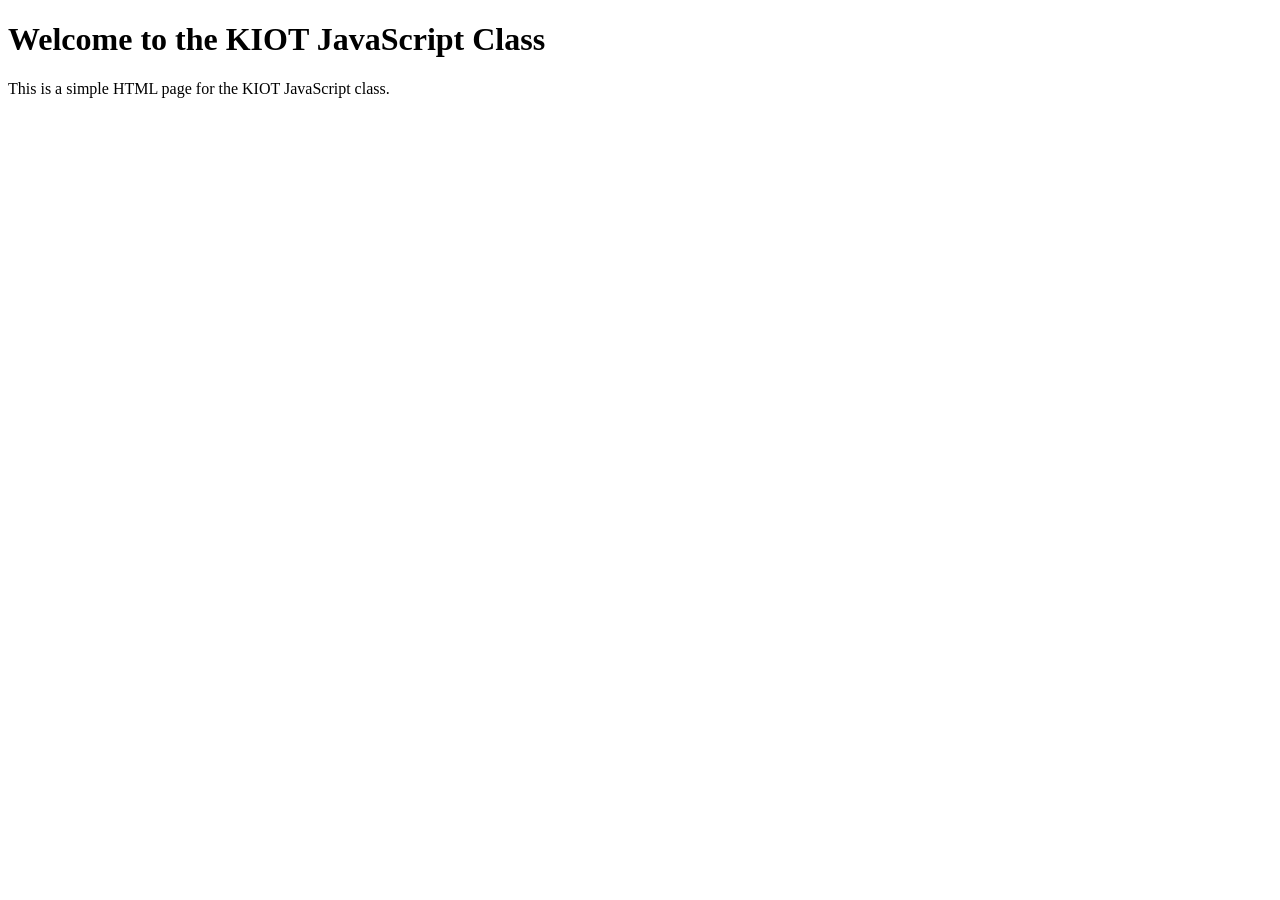
==== index.html @ cc37a328 "Add initial HTML structure for KIOT JavaScript class page" ====
<!DOCTYPE html>
<html lang="en">
<head>
    <meta charset="UTF-8">
    <meta name="viewport" content="width=device-width, initial-scale=1.0">
    <title>KIOT JavaScript Class</title>
</head>
<body>
    <h1>Welcome to the KIOT JavaScript Class</h1>
    <p>This is a simple HTML page for the KIOT JavaScript class.</p>
    
</body>
</html>
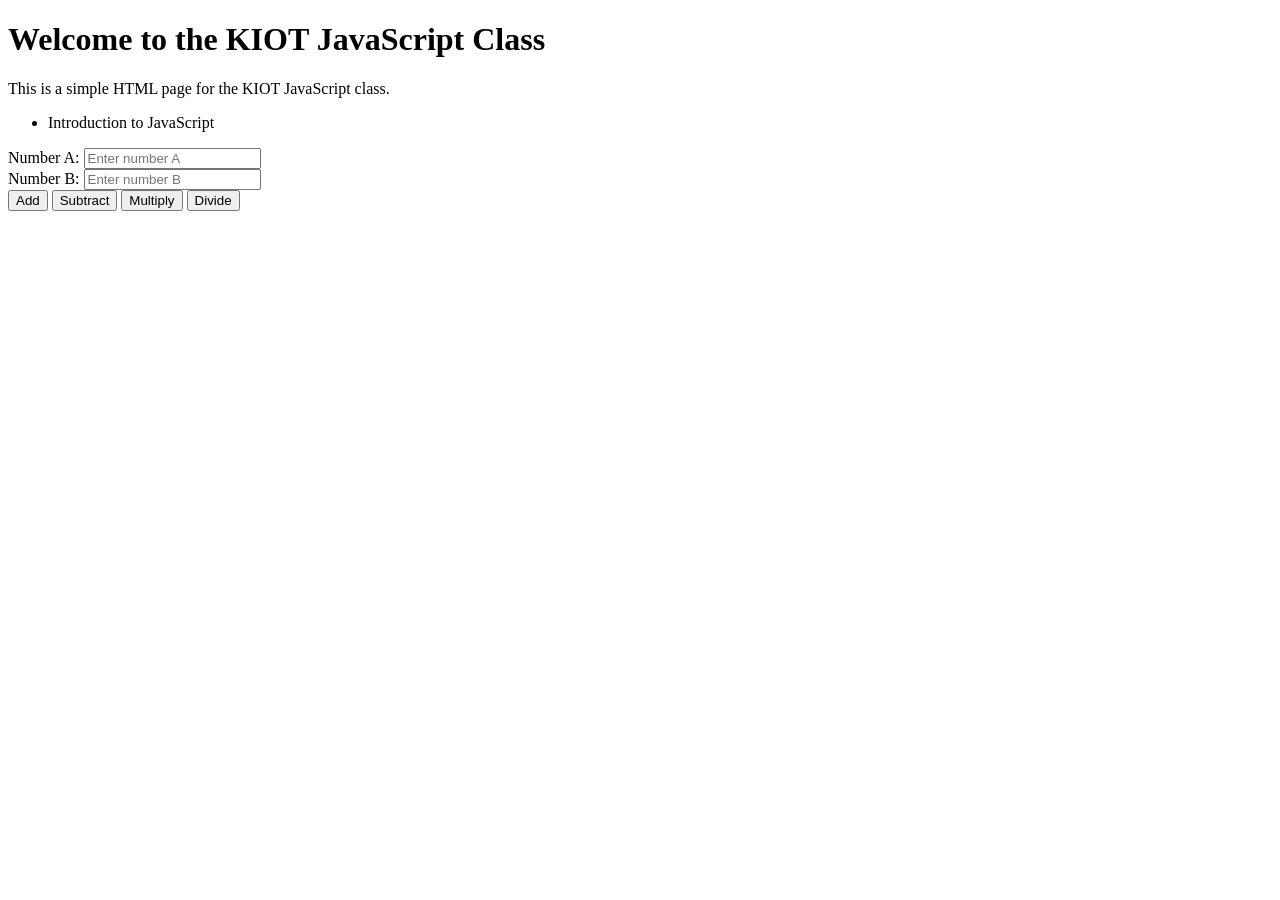
==== commit 10573a2d: "Add calculator functionality with basic arithmetic operations" ====
--- a/index.html
+++ b/index.html
@@ -4,10 +4,24 @@
     <meta charset="UTF-8">
     <meta name="viewport" content="width=device-width, initial-scale=1.0">
     <title>KIOT JavaScript Class</title>
+    <script src="index.js"></script>
 </head>
 <body>
     <h1>Welcome to the KIOT JavaScript Class</h1>
     <p>This is a simple HTML page for the KIOT JavaScript class.</p>
+    <ul>
+        <li>Introduction to JavaScript</li>
+    </ul>
+    Number A: <input type="number" id="numberA" placeholder="Enter number A">
+    <br>
+    Number B: <input type="number" id="numberB" placeholder="Enter number B">
+    <br>
+    <input type="button" value="Add" onclick="calculate(event)">
+    <input type="button" value="Subtract" onclick="calculate(event)">
+    <input type="button" value="Multiply" onclick="calculate(event)">
+    <input type="button" value="Divide" onclick="calculate(event)">
+    <p id="result"></p>
+   
     
 </body>
 </html>
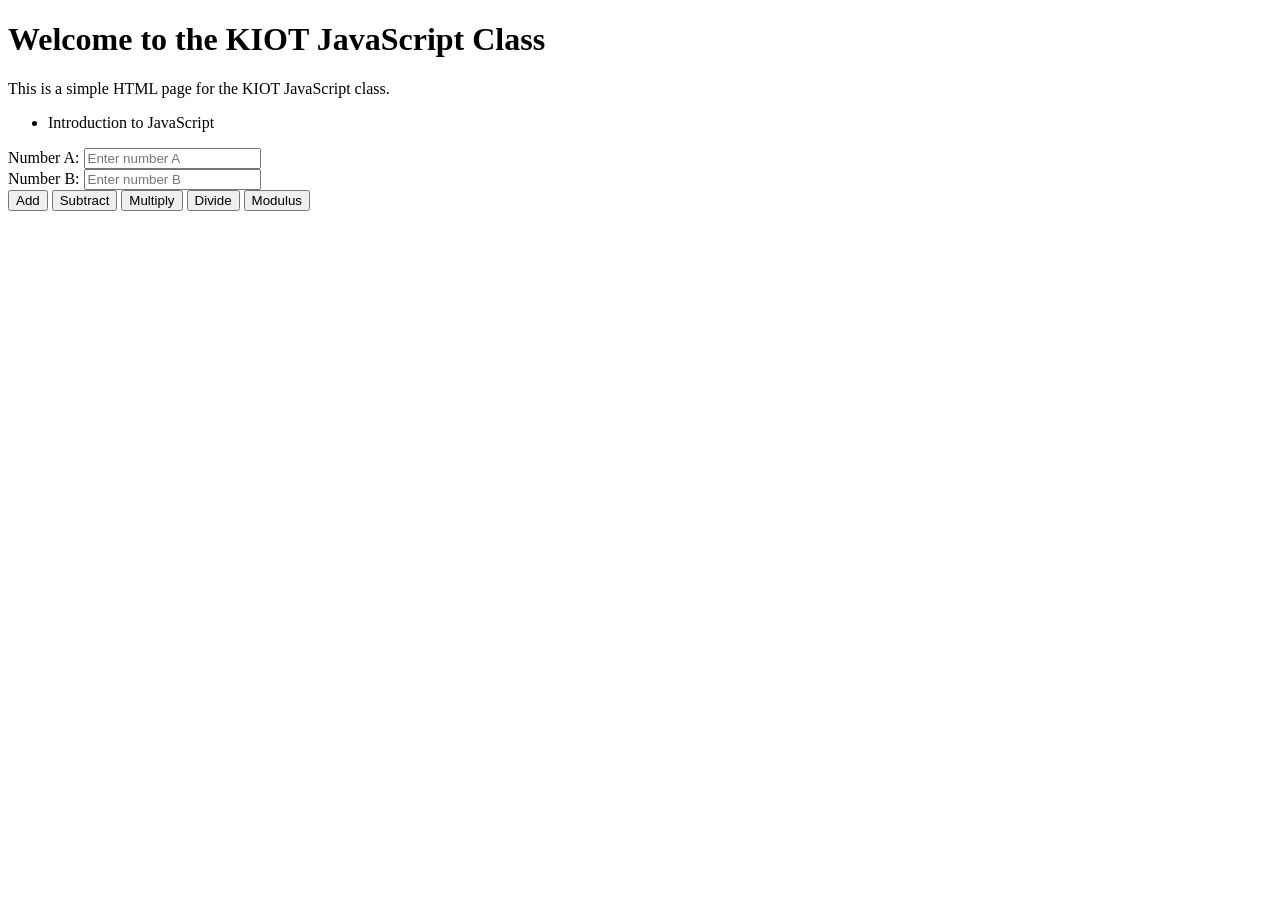
==== commit c2ae2694: "Add modulus operation to calculator functionality" ====
--- a/index.html
+++ b/index.html
@@ -20,6 +20,7 @@
     <input type="button" value="Subtract" onclick="calculate(event)">
     <input type="button" value="Multiply" onclick="calculate(event)">
     <input type="button" value="Divide" onclick="calculate(event)">
+    <input type="button" value="Modulus" onclick="calculate(event)">
     <p id="result"></p>
    
     
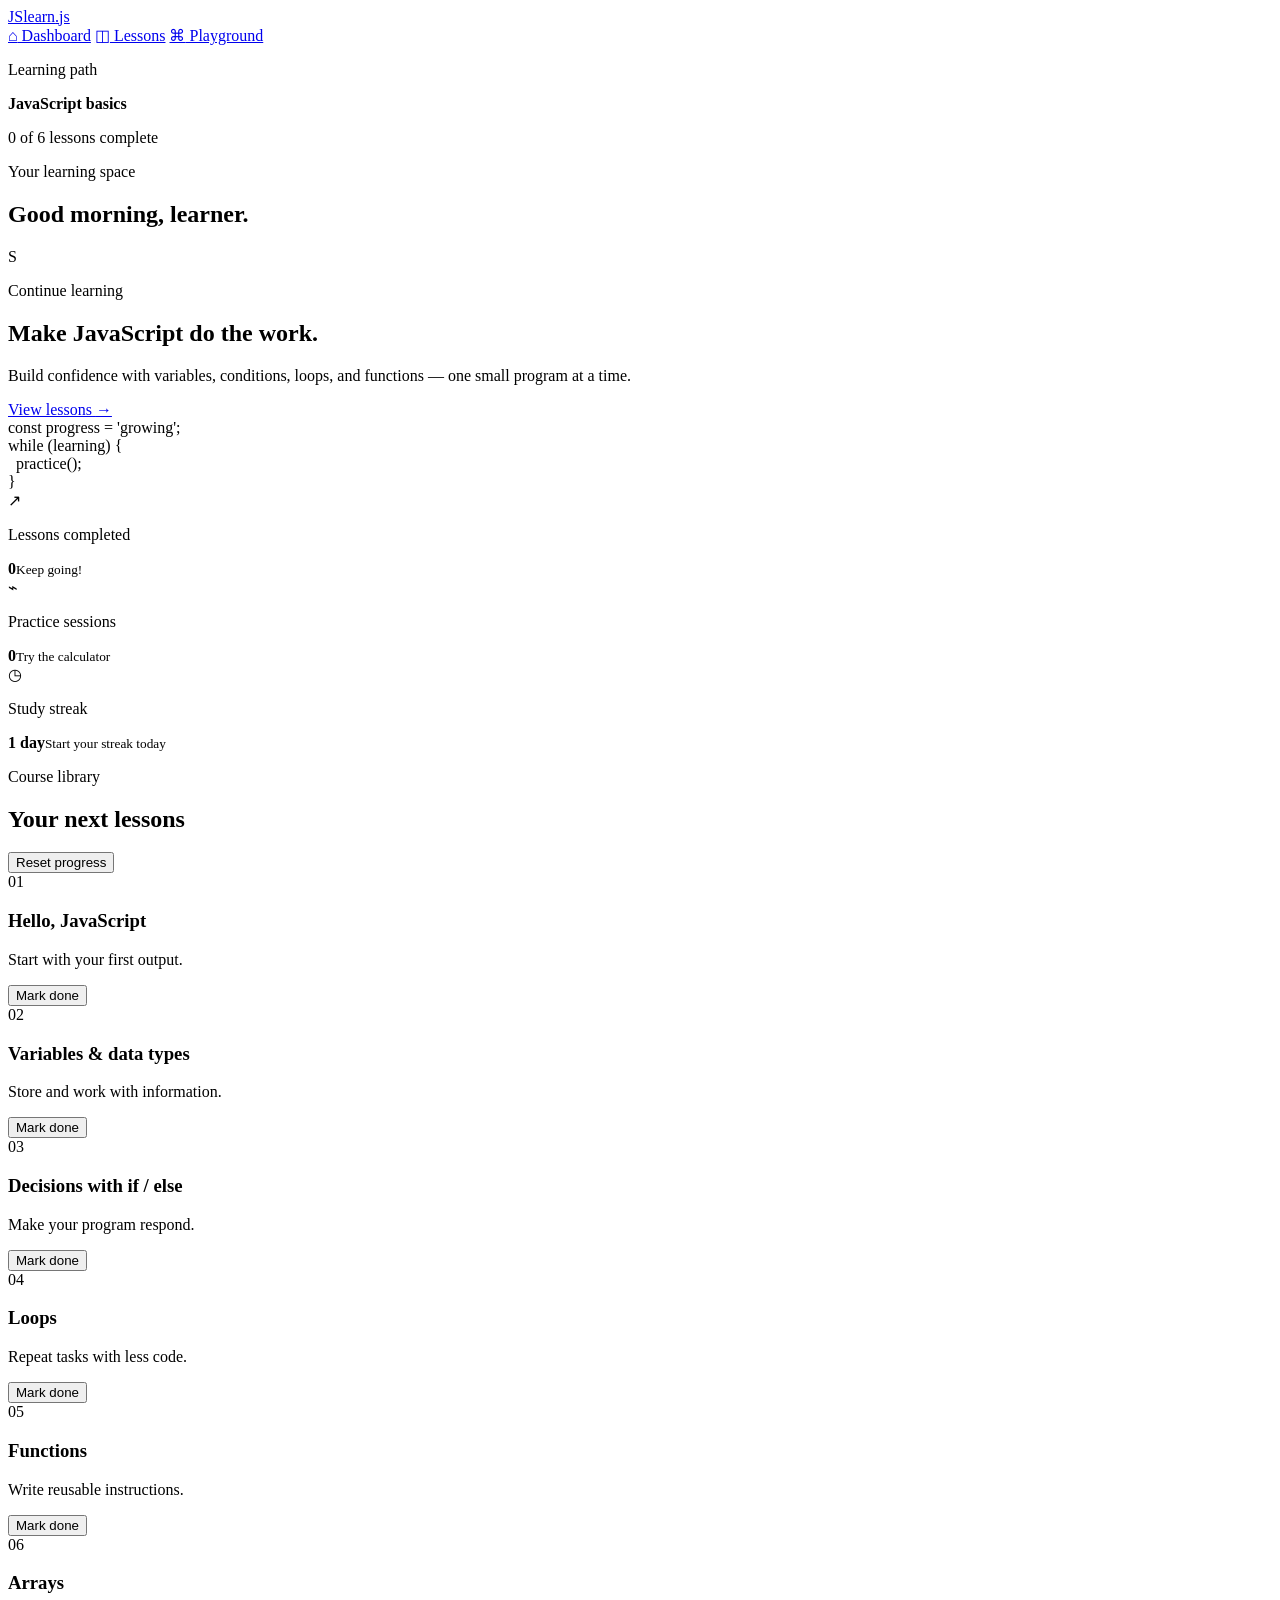
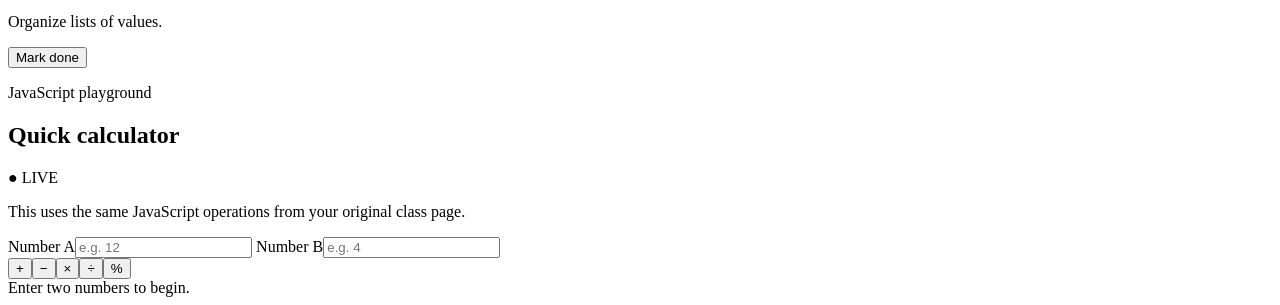
==== commit ebb47f83: "Revamp index.html for a comprehensive JavaScript learning dashboard layout and functionality" ====
--- a/index.html
+++ b/index.html
@@ -3,26 +3,74 @@
 <head>
     <meta charset="UTF-8">
     <meta name="viewport" content="width=device-width, initial-scale=1.0">
-    <title>KIOT JavaScript Class</title>
-    <script src="index.js"></script>
+    <meta name="description" content="A simple JavaScript learning dashboard.">
+    <title>JS Learning Dashboard</title>
+    <link rel="preconnect" href="https://fonts.googleapis.com">
+    <link rel="preconnect" href="https://fonts.gstatic.com" crossorigin>
+    <link href="https://fonts.googleapis.com/css2?family=DM+Mono:wght@400;500&family=Manrope:wght@400;500;600;700;800&display=swap" rel="stylesheet">
+    <link rel="stylesheet" href="style.css">
+    <script src="index.js" defer></script>
 </head>
 <body>
-    <h1>Welcome to the KIOT JavaScript Class</h1>
-    <p>This is a simple HTML page for the KIOT JavaScript class.</p>
-    <ul>
-        <li>Introduction to JavaScript</li>
-    </ul>
-    Number A: <input type="number" id="numberA" placeholder="Enter number A">
-    <br>
-    Number B: <input type="number" id="numberB" placeholder="Enter number B">
-    <br>
-    <input type="button" value="Add" onclick="calculate(event)">
-    <input type="button" value="Subtract" onclick="calculate(event)">
-    <input type="button" value="Multiply" onclick="calculate(event)">
-    <input type="button" value="Divide" onclick="calculate(event)">
-    <input type="button" value="Modulus" onclick="calculate(event)">
-    <p id="result"></p>
-   
-    
+    <main class="dashboard">
+        <aside class="sidebar">
+            <a class="brand" href="#top" aria-label="JavaScript learning dashboard home"><span class="brand-mark">JS</span><span>learn<span>.</span>js</span></a>
+            <nav aria-label="Dashboard navigation">
+                <a class="nav-link active" href="#top"><span>⌂</span> Dashboard</a>
+                <a class="nav-link" href="#lessons"><span>◫</span> Lessons</a>
+                <a class="nav-link" href="#playground"><span>⌘</span> Playground</a>
+            </nav>
+            <div class="sidebar-note">
+                <p class="eyebrow">Learning path</p><strong>JavaScript basics</strong>
+                <div class="mini-progress"><span id="sidebarProgress"></span></div>
+                <p><span id="completedCount">0</span> of <span id="lessonTotal">6</span> lessons complete</p>
+            </div>
+        </aside>
+
+        <section class="content" id="top">
+            <header class="topbar">
+                <div><p class="eyebrow">Your learning space</p><h1>Good morning, learner.</h1></div>
+                <div class="avatar" title="Your profile">S</div>
+            </header>
+
+            <section class="hero-card" aria-labelledby="continue-title">
+                <div>
+                    <p class="eyebrow">Continue learning</p><h2 id="continue-title">Make JavaScript do the work.</h2>
+                    <p>Build confidence with variables, conditions, loops, and functions — one small program at a time.</p>
+                    <a class="primary-button" href="#lessons">View lessons <span>→</span></a>
+                </div>
+                <div class="hero-code" aria-hidden="true"><span class="code-dim">const</span> progress = <span class="code-string">'growing'</span>;<br><span class="code-dim">while</span> (learning) {<br>&nbsp;&nbsp;practice();<br>}</div>
+            </section>
+
+            <section class="stats-grid" aria-label="Learning statistics">
+                <article class="stat-card"><span class="stat-icon orange">↗</span><div><p>Lessons completed</p><strong id="statCompleted">0</strong><small>Keep going!</small></div></article>
+                <article class="stat-card"><span class="stat-icon teal">⌁</span><div><p>Practice sessions</p><strong id="practiceCount">0</strong><small>Try the calculator</small></div></article>
+                <article class="stat-card"><span class="stat-icon purple">◷</span><div><p>Study streak</p><strong>1 day</strong><small>Start your streak today</small></div></article>
+            </section>
+
+            <div class="main-grid">
+                <section class="panel lessons-panel" id="lessons" aria-labelledby="lessons-title">
+                    <div class="panel-heading"><div><p class="eyebrow">Course library</p><h2 id="lessons-title">Your next lessons</h2></div><button class="text-button" id="resetProgress" type="button">Reset progress</button></div>
+                    <div class="lesson-list" id="lessonList">
+                        <article class="lesson-card" data-lesson="01-hello-world.js"><span class="lesson-number">01</span><div><h3>Hello, JavaScript</h3><p>Start with your first output.</p></div><button class="complete-button" type="button">Mark done</button></article>
+                        <article class="lesson-card" data-lesson="03-data-types.js"><span class="lesson-number">02</span><div><h3>Variables &amp; data types</h3><p>Store and work with information.</p></div><button class="complete-button" type="button">Mark done</button></article>
+                        <article class="lesson-card" data-lesson="05-if-else.js"><span class="lesson-number">03</span><div><h3>Decisions with if / else</h3><p>Make your program respond.</p></div><button class="complete-button" type="button">Mark done</button></article>
+                        <article class="lesson-card" data-lesson="07-for-loop.js"><span class="lesson-number">04</span><div><h3>Loops</h3><p>Repeat tasks with less code.</p></div><button class="complete-button" type="button">Mark done</button></article>
+                        <article class="lesson-card" data-lesson="10-functions.js"><span class="lesson-number">05</span><div><h3>Functions</h3><p>Write reusable instructions.</p></div><button class="complete-button" type="button">Mark done</button></article>
+                        <article class="lesson-card" data-lesson="12-arrays.js"><span class="lesson-number">06</span><div><h3>Arrays</h3><p>Organize lists of values.</p></div><button class="complete-button" type="button">Mark done</button></article>
+                    </div>
+                </section>
+
+                <section class="panel calculator-panel" id="playground" aria-labelledby="calculator-title">
+                    <div class="panel-heading"><div><p class="eyebrow">JavaScript playground</p><h2 id="calculator-title">Quick calculator</h2></div><span class="live-pill">● LIVE</span></div>
+                    <p class="panel-intro">This uses the same JavaScript operations from your original class page.</p>
+                    <label for="numberA">Number A</label><input type="number" id="numberA" placeholder="e.g. 12" step="any">
+                    <label for="numberB">Number B</label><input type="number" id="numberB" placeholder="e.g. 4" step="any">
+                    <div class="calculator-actions" aria-label="Calculator operations"><button type="button" data-operation="Add">+</button><button type="button" data-operation="Subtract">−</button><button type="button" data-operation="Multiply">×</button><button type="button" data-operation="Divide">÷</button><button type="button" data-operation="Modulus">%</button></div>
+                    <output id="result" class="result" aria-live="polite">Enter two numbers to begin.</output>
+                </section>
+            </div>
+        </section>
+    </main>
 </body>
-</html>+</html>
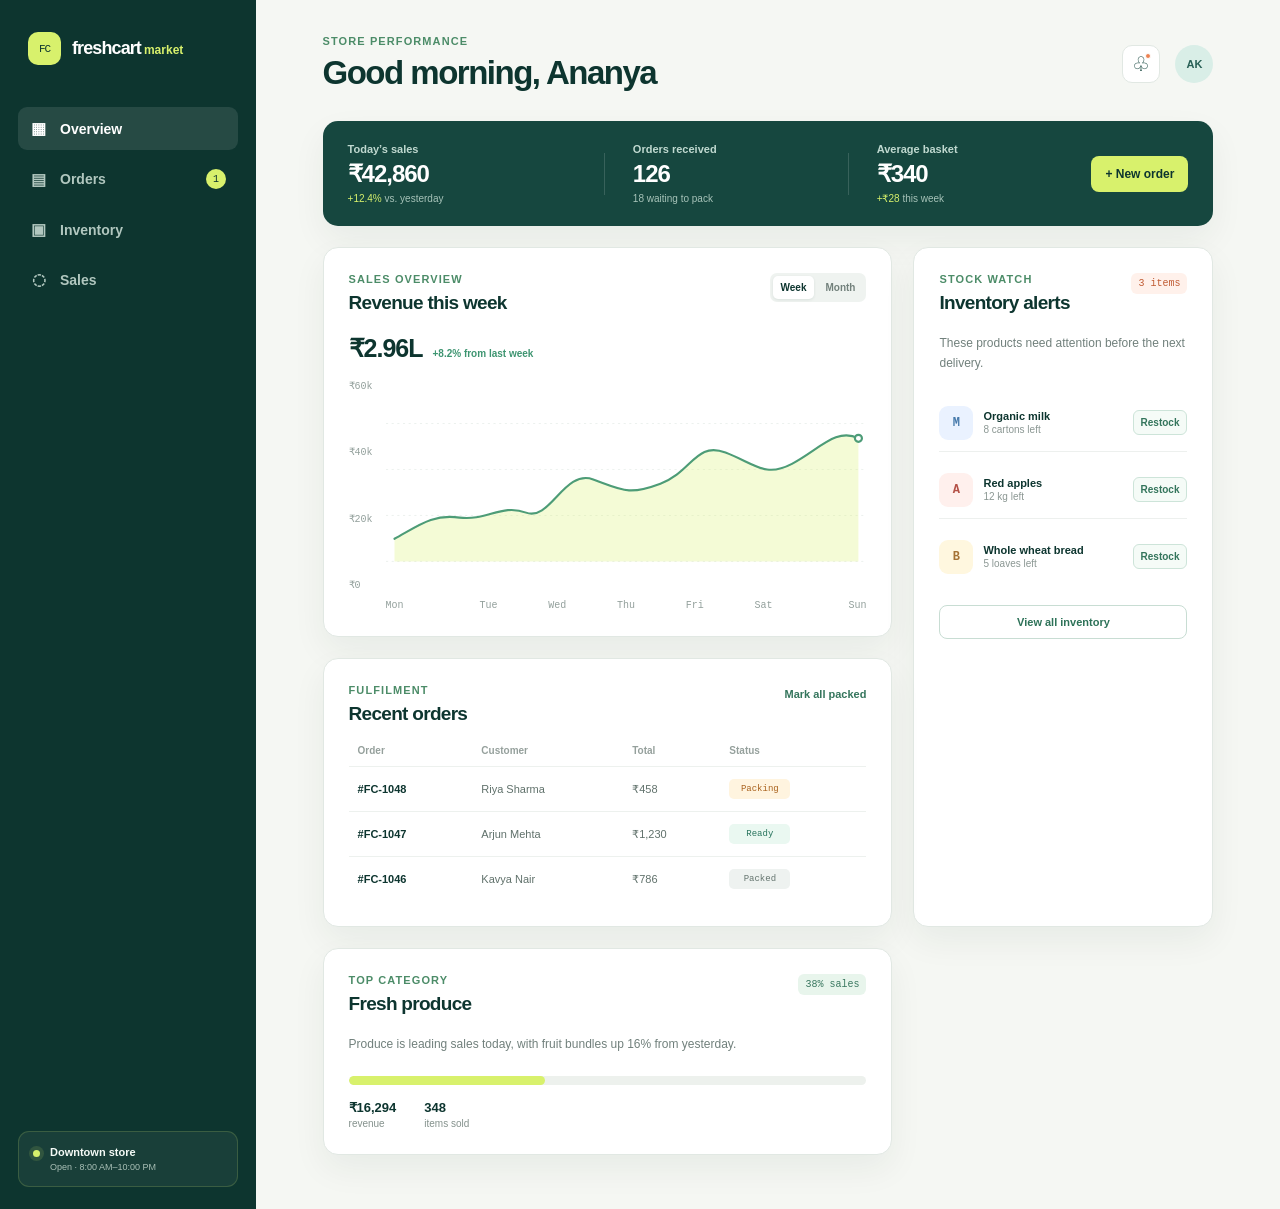
==== commit 10c3d018: "Revamp index.html and index.js for FreshCart Market dashboard layout and functionality" ====
--- a/index.html
+++ b/index.html
@@ -3,8 +3,9 @@
 <head>
     <meta charset="UTF-8">
     <meta name="viewport" content="width=device-width, initial-scale=1.0">
-    <meta name="description" content="A simple JavaScript learning dashboard.">
-    <title>JS Learning Dashboard</title>
+    <meta name="description" content="A simple supermarket operations dashboard made with JavaScript.">
+    <title>FreshCart Market Dashboard</title>
+    <link rel="icon" type="image/svg+xml" href="data:image/svg+xml,%3Csvg xmlns='http://www.w3.org/2000/svg' viewBox='0 0 32 32'%3E%3Crect width='32' height='32' rx='8' fill='%2314473f'/%3E%3Cpath d='M9 12h14l-1.4 10H11L9 12Z' fill='%23d8f16c'/%3E%3Cpath d='M12 12a4 4 0 0 1 8 0' fill='none' stroke='%23d8f16c' stroke-width='2' stroke-linecap='round'/%3E%3C/svg%3E">
     <link rel="preconnect" href="https://fonts.googleapis.com">
     <link rel="preconnect" href="https://fonts.gstatic.com" crossorigin>
     <link href="https://fonts.googleapis.com/css2?family=DM+Mono:wght@400;500&family=Manrope:wght@400;500;600;700;800&display=swap" rel="stylesheet">
@@ -12,65 +13,107 @@
     <script src="index.js" defer></script>
 </head>
 <body>
-    <main class="dashboard">
+    <main class="app-shell">
         <aside class="sidebar">
-            <a class="brand" href="#top" aria-label="JavaScript learning dashboard home"><span class="brand-mark">JS</span><span>learn<span>.</span>js</span></a>
+            <a class="brand" href="#overview" aria-label="FreshCart Market dashboard home">
+                <span class="brand-mark">FC</span>
+                <span>freshcart<span>market</span></span>
+            </a>
+
             <nav aria-label="Dashboard navigation">
-                <a class="nav-link active" href="#top"><span>⌂</span> Dashboard</a>
-                <a class="nav-link" href="#lessons"><span>◫</span> Lessons</a>
-                <a class="nav-link" href="#playground"><span>⌘</span> Playground</a>
+                <a class="nav-link active" href="#overview"><span>▦</span> Overview</a>
+                <a class="nav-link" href="#orders"><span>▤</span> Orders <b id="orderBadge">3</b></a>
+                <a class="nav-link" href="#inventory"><span>▣</span> Inventory</a>
+                <a class="nav-link" href="#sales"><span>◌</span> Sales</a>
             </nav>
-            <div class="sidebar-note">
-                <p class="eyebrow">Learning path</p><strong>JavaScript basics</strong>
-                <div class="mini-progress"><span id="sidebarProgress"></span></div>
-                <p><span id="completedCount">0</span> of <span id="lessonTotal">6</span> lessons complete</p>
+
+            <div class="store-card">
+                <span class="store-dot"></span>
+                <div><strong>Downtown store</strong><small>Open · 8:00 AM–10:00 PM</small></div>
             </div>
         </aside>
 
-        <section class="content" id="top">
+        <section class="workspace" id="overview">
             <header class="topbar">
-                <div><p class="eyebrow">Your learning space</p><h1>Good morning, learner.</h1></div>
-                <div class="avatar" title="Your profile">S</div>
+                <div>
+                    <p class="eyebrow">Store performance</p>
+                    <h1>Good morning, Ananya</h1>
+                </div>
+                <div class="top-actions">
+                    <button class="icon-button" id="notificationButton" type="button" aria-label="Show inventory alerts"><span aria-hidden="true">♧</span><i></i></button>
+                    <div class="profile" aria-label="Manager profile">AK</div>
+                </div>
             </header>
 
-            <section class="hero-card" aria-labelledby="continue-title">
+            <section class="summary-bar" aria-label="Today’s sales summary">
                 <div>
-                    <p class="eyebrow">Continue learning</p><h2 id="continue-title">Make JavaScript do the work.</h2>
-                    <p>Build confidence with variables, conditions, loops, and functions — one small program at a time.</p>
-                    <a class="primary-button" href="#lessons">View lessons <span>→</span></a>
+                    <p>Today’s sales</p>
+                    <strong id="todaySales">₹42,860</strong>
+                    <small class="positive">+12.4% <span>vs. yesterday</span></small>
                 </div>
-                <div class="hero-code" aria-hidden="true"><span class="code-dim">const</span> progress = <span class="code-string">'growing'</span>;<br><span class="code-dim">while</span> (learning) {<br>&nbsp;&nbsp;practice();<br>}</div>
+                <div class="summary-divider"></div>
+                <div>
+                    <p>Orders received</p>
+                    <strong id="ordersReceived">126</strong>
+                    <small>18 waiting to pack</small>
+                </div>
+                <div class="summary-divider"></div>
+                <div>
+                    <p>Average basket</p>
+                    <strong>₹340</strong>
+                    <small class="positive">+₹28 <span>this week</span></small>
+                </div>
+                <button class="new-order-button" id="newOrderButton" type="button">+ New order</button>
             </section>
 
-            <section class="stats-grid" aria-label="Learning statistics">
-                <article class="stat-card"><span class="stat-icon orange">↗</span><div><p>Lessons completed</p><strong id="statCompleted">0</strong><small>Keep going!</small></div></article>
-                <article class="stat-card"><span class="stat-icon teal">⌁</span><div><p>Practice sessions</p><strong id="practiceCount">0</strong><small>Try the calculator</small></div></article>
-                <article class="stat-card"><span class="stat-icon purple">◷</span><div><p>Study streak</p><strong>1 day</strong><small>Start your streak today</small></div></article>
+            <section class="dashboard-grid">
+                <article class="panel sales-panel" id="sales">
+                    <div class="panel-heading">
+                        <div><p class="eyebrow">Sales overview</p><h2>Revenue this week</h2></div>
+                        <div class="segment-control" aria-label="Revenue period">
+                            <button class="period-button active" type="button" data-period="week">Week</button>
+                            <button class="period-button" type="button" data-period="month">Month</button>
+                        </div>
+                    </div>
+                    <div class="chart-summary"><strong id="chartTotal">₹2.96L</strong><span id="chartDifference">+8.2% from last week</span></div>
+                    <div class="chart-wrap">
+                        <div class="y-labels" aria-hidden="true"><span>₹60k</span><span>₹40k</span><span>₹20k</span><span>₹0</span></div>
+                        <svg class="sales-chart" viewBox="0 0 680 218" role="img" aria-labelledby="chart-title chart-description">
+                            <title id="chart-title">Weekly sales chart</title><desc id="chart-description">Sales total for Monday through Sunday.</desc>
+                            <g class="grid-lines"><line x1="0" y1="15" x2="680" y2="15"/><line x1="0" y1="80" x2="680" y2="80"/><line x1="0" y1="145" x2="680" y2="145"/><line x1="0" y1="210" x2="680" y2="210"/></g>
+                            <path id="chartArea" d="M12,178 C48,158 66,143 104,148 S164,128 198,141 S252,79 293,94 S343,117 388,100 S438,40 480,56 S536,92 574,72 S637,20 668,36 L668,210 L12,210 Z"/>
+                            <path id="chartLine" d="M12,178 C48,158 66,143 104,148 S164,128 198,141 S252,79 293,94 S343,117 388,100 S438,40 480,56 S536,92 574,72 S637,20 668,36"/>
+                            <circle id="chartPoint" cx="668" cy="36" r="5"/>
+                        </svg>
+                        <div class="x-labels" aria-hidden="true"><span>Mon</span><span>Tue</span><span>Wed</span><span>Thu</span><span>Fri</span><span>Sat</span><span>Sun</span></div>
+                    </div>
+                </article>
+
+                <article class="panel stock-panel" id="inventory">
+                    <div class="panel-heading"><div><p class="eyebrow">Stock watch</p><h2>Inventory alerts</h2></div><span class="alert-count" id="alertCount">3 items</span></div>
+                    <p class="panel-copy">These products need attention before the next delivery.</p>
+                    <ul class="stock-list" id="stockList">
+                        <li data-item="Organic milk"><span class="product-icon milk">M</span><div><strong>Organic milk</strong><small>8 cartons left</small></div><button class="restock-button" type="button">Restock</button></li>
+                        <li data-item="Red apples"><span class="product-icon apple">A</span><div><strong>Red apples</strong><small>12 kg left</small></div><button class="restock-button" type="button">Restock</button></li>
+                        <li data-item="Whole wheat bread"><span class="product-icon bread">B</span><div><strong>Whole wheat bread</strong><small>5 loaves left</small></div><button class="restock-button" type="button">Restock</button></li>
+                    </ul>
+                    <button class="wide-button" id="viewInventory" type="button">View all inventory</button>
+                </article>
+
+                <article class="panel orders-panel" id="orders">
+                    <div class="panel-heading"><div><p class="eyebrow">Fulfilment</p><h2>Recent orders</h2></div><button class="text-button" id="markAllPacked" type="button">Mark all packed</button></div>
+                    <div class="order-table-wrap"><table><thead><tr><th>Order</th><th>Customer</th><th>Total</th><th>Status</th></tr></thead><tbody id="orderTableBody"></tbody></table></div>
+                </article>
+
+                <article class="panel category-panel">
+                    <div class="panel-heading"><div><p class="eyebrow">Top category</p><h2>Fresh produce</h2></div><span class="category-badge">38% sales</span></div>
+                    <p class="panel-copy">Produce is leading sales today, with fruit bundles up 16% from yesterday.</p>
+                    <div class="category-meter"><span></span></div>
+                    <div class="category-stats"><span><b>₹16,294</b> revenue</span><span><b>348</b> items sold</span></div>
+                </article>
             </section>
-
-            <div class="main-grid">
-                <section class="panel lessons-panel" id="lessons" aria-labelledby="lessons-title">
-                    <div class="panel-heading"><div><p class="eyebrow">Course library</p><h2 id="lessons-title">Your next lessons</h2></div><button class="text-button" id="resetProgress" type="button">Reset progress</button></div>
-                    <div class="lesson-list" id="lessonList">
-                        <article class="lesson-card" data-lesson="01-hello-world.js"><span class="lesson-number">01</span><div><h3>Hello, JavaScript</h3><p>Start with your first output.</p></div><button class="complete-button" type="button">Mark done</button></article>
-                        <article class="lesson-card" data-lesson="03-data-types.js"><span class="lesson-number">02</span><div><h3>Variables &amp; data types</h3><p>Store and work with information.</p></div><button class="complete-button" type="button">Mark done</button></article>
-                        <article class="lesson-card" data-lesson="05-if-else.js"><span class="lesson-number">03</span><div><h3>Decisions with if / else</h3><p>Make your program respond.</p></div><button class="complete-button" type="button">Mark done</button></article>
-                        <article class="lesson-card" data-lesson="07-for-loop.js"><span class="lesson-number">04</span><div><h3>Loops</h3><p>Repeat tasks with less code.</p></div><button class="complete-button" type="button">Mark done</button></article>
-                        <article class="lesson-card" data-lesson="10-functions.js"><span class="lesson-number">05</span><div><h3>Functions</h3><p>Write reusable instructions.</p></div><button class="complete-button" type="button">Mark done</button></article>
-                        <article class="lesson-card" data-lesson="12-arrays.js"><span class="lesson-number">06</span><div><h3>Arrays</h3><p>Organize lists of values.</p></div><button class="complete-button" type="button">Mark done</button></article>
-                    </div>
-                </section>
-
-                <section class="panel calculator-panel" id="playground" aria-labelledby="calculator-title">
-                    <div class="panel-heading"><div><p class="eyebrow">JavaScript playground</p><h2 id="calculator-title">Quick calculator</h2></div><span class="live-pill">● LIVE</span></div>
-                    <p class="panel-intro">This uses the same JavaScript operations from your original class page.</p>
-                    <label for="numberA">Number A</label><input type="number" id="numberA" placeholder="e.g. 12" step="any">
-                    <label for="numberB">Number B</label><input type="number" id="numberB" placeholder="e.g. 4" step="any">
-                    <div class="calculator-actions" aria-label="Calculator operations"><button type="button" data-operation="Add">+</button><button type="button" data-operation="Subtract">−</button><button type="button" data-operation="Multiply">×</button><button type="button" data-operation="Divide">÷</button><button type="button" data-operation="Modulus">%</button></div>
-                    <output id="result" class="result" aria-live="polite">Enter two numbers to begin.</output>
-                </section>
-            </div>
         </section>
     </main>
+    <div class="toast" id="toast" role="status" aria-live="polite"></div>
 </body>
 </html>
--- a/style.css
+++ b/style.css
@@ -0,0 +1,12 @@
+:root { --ink:#172321; --muted:#71807c; --line:#e1e8e3; --canvas:#f5f7f3; --card:#ffffff; --forest:#16473f; --forest-deep:#0d352f; --lime:#d8f16c; --orange:#ec8151; --soft-green:#edf6eb; --soft-orange:#fff1eb; --shadow:0 14px 34px rgba(23, 48, 42, .06); }
+* { box-sizing:border-box; } html { scroll-behavior:smooth; } body { margin:0; background:var(--canvas); color:var(--ink); font-family:Manrope,Arial,sans-serif; } button { font:inherit; } button, a { -webkit-tap-highlight-color:transparent; }
+.app-shell { display:flex; min-height:100vh; }.sidebar { width:256px; min-height:100vh; padding:32px 18px 22px; background:var(--forest-deep); color:#d9e9e0; display:flex; flex-direction:column; }.brand { display:flex; align-items:center; gap:11px; margin:0 10px 42px; color:#fff; font-size:18px; font-weight:800; letter-spacing:-.9px; text-decoration:none; }.brand-mark { display:grid; place-items:center; width:33px; height:33px; color:var(--forest-deep); background:var(--lime); border-radius:10px; font:500 11px "DM Mono",monospace; letter-spacing:-1px; }.brand > span:last-child span { color:var(--lime); margin-left:3px; font-size:12px; font-weight:600; letter-spacing:0; }nav { display:grid; gap:7px; }.nav-link { display:flex; align-items:center; gap:13px; padding:12px; border-radius:9px; color:#b1c7bf; font-size:14px; font-weight:700; text-decoration:none; }.nav-link > span { width:17px; font-size:16px; text-align:center; }.nav-link b { display:grid; place-items:center; min-width:20px; height:20px; margin-left:auto; border-radius:20px; color:var(--forest-deep); background:var(--lime); font:500 10px "DM Mono",monospace; }.nav-link:hover,.nav-link.active { color:#fff; background:rgba(255,255,255,.10); }.store-card { display:flex; gap:10px; align-items:flex-start; margin-top:auto; padding:14px; border:1px solid rgba(216,241,108,.17); border-radius:11px; background:rgba(255,255,255,.05); }.store-card strong { display:block; color:#f5fbf7; font-size:11px; }.store-card small { display:block; margin-top:4px; color:#aac0b7; font-size:9px; }.store-dot { width:7px; height:7px; margin-top:4px; border-radius:50%; background:var(--lime); box-shadow:0 0 0 4px rgba(216,241,108,.12); }
+.workspace { width:min(1280px,calc(100% - 256px)); padding:35px clamp(24px,5.2vw,70px) 54px; margin:0 auto; }.topbar { display:flex; align-items:center; justify-content:space-between; margin-bottom:29px; }.eyebrow { margin:0 0 7px; color:#4c8c68; font-size:11px; font-weight:800; letter-spacing:1.1px; text-transform:uppercase; }h1,h2,p { margin-top:0; }h1 { margin-bottom:0; color:var(--forest-deep); font-size:clamp(25px,3vw,33px); letter-spacing:-1.5px; }h2 { margin-bottom:0; color:var(--forest-deep); font-size:19px; letter-spacing:-.7px; }.top-actions { display:flex; align-items:center; gap:15px; }.icon-button { position:relative; display:grid; place-items:center; width:38px; height:38px; border:1px solid var(--line); border-radius:10px; color:var(--forest); background:#fff; cursor:pointer; font-size:20px; }.icon-button:hover { border-color:#aabeb4; }.icon-button i { position:absolute; top:7px; right:8px; width:6px; height:6px; border-radius:50%; background:var(--orange); border:1px solid #fff; }.profile { display:grid; place-items:center; width:38px; height:38px; border-radius:50%; color:#275f55; background:#d9eee7; font-size:11px; font-weight:800; }
+.summary-bar { display:grid; grid-template-columns:1.1fr 1px .9fr 1px .9fr auto; align-items:center; gap:28px; margin-bottom:21px; padding:22px 25px; border-radius:15px; background:var(--forest); box-shadow:var(--shadow); color:white; }.summary-bar p { margin-bottom:5px; color:#c0d9d0; font-size:11px; font-weight:700; }.summary-bar strong { display:block; font-size:24px; letter-spacing:-1px; }.summary-bar small { display:block; margin-top:5px; color:#a7c3b9; font-size:10px; }.summary-bar .positive { color:var(--lime); }.positive span { color:#a7c3b9; }.summary-divider { height:42px; background:rgba(255,255,255,.15); }.new-order-button { align-self:center; padding:11px 14px; border:0; border-radius:8px; color:var(--forest-deep); background:var(--lime); cursor:pointer; font-size:12px; font-weight:800; white-space:nowrap; }.new-order-button:hover { background:#e5fa8c; transform:translateY(-1px); }
+.dashboard-grid { display:grid; grid-template-columns:minmax(0,1.55fr) minmax(300px,.8fr); gap:21px; }.panel { padding:25px; border:1px solid var(--line); border-radius:15px; background:var(--card); box-shadow:var(--shadow); }.panel-heading { display:flex; align-items:flex-start; justify-content:space-between; gap:14px; margin-bottom:20px; }.panel-copy { margin-bottom:21px; color:var(--muted); font-size:12px; line-height:1.65; }.segment-control { display:flex; gap:3px; padding:3px; border-radius:7px; background:#eff3f0; }.period-button { padding:6px 8px; border:0; border-radius:5px; color:#72807b; background:transparent; cursor:pointer; font-size:10px; font-weight:800; }.period-button.active { color:var(--forest-deep); background:#fff; box-shadow:0 1px 3px rgba(14,53,47,.09); }.chart-summary { display:flex; align-items:baseline; gap:10px; margin-bottom:17px; }.chart-summary strong { color:var(--forest-deep); font-size:25px; letter-spacing:-1px; }.chart-summary span { color:#3e9571; font-size:10px; font-weight:800; }.chart-wrap { position:relative; padding:0 0 0 37px; }.sales-chart { display:block; width:100%; height:220px; overflow:visible; }.grid-lines line { stroke:#e5ebe7; stroke-width:1; stroke-dasharray:3 5; }.sales-chart #chartArea { fill:rgba(216,241,108,.28); transition:d .3s ease; }.sales-chart #chartLine { fill:none; stroke:#4d9c77; stroke-width:3; stroke-linecap:round; transition:d .3s ease; }.sales-chart #chartPoint { fill:#fff; stroke:#4d9c77; stroke-width:3; transition:all .3s ease; }.y-labels { position:absolute; inset:0 auto 20px 0; display:flex; flex-direction:column; justify-content:space-between; color:#93a09c; font:10px "DM Mono",monospace; }.x-labels { display:grid; grid-template-columns:repeat(7,1fr); color:#93a09c; font:10px "DM Mono",monospace; text-align:center; }.x-labels span:first-child { text-align:left; }.x-labels span:last-child { text-align:right; }
+.stock-panel { grid-row:span 2; }.alert-count,.category-badge { padding:5px 7px; border-radius:6px; color:#c15c34; background:var(--soft-orange); font:500 10px "DM Mono",monospace; white-space:nowrap; }.stock-list { display:grid; gap:10px; padding:0; margin:0 0 20px; list-style:none; }.stock-list li { display:flex; align-items:center; gap:10px; padding:11px 0; border-bottom:1px solid #edf0ee; }.stock-list li:last-child { border-bottom:0; }.product-icon { display:grid; place-items:center; flex:0 0 auto; width:34px; height:34px; border-radius:9px; font:600 12px "DM Mono",monospace; }.milk { color:#4478aa; background:#eaf2ff; }.apple { color:#b45046; background:#fff0ed; }.bread { color:#a57336; background:#fff7df; }.stock-list strong { display:block; color:var(--forest-deep); font-size:11px; }.stock-list small { display:block; margin-top:2px; color:#8b9793; font-size:10px; }.restock-button { margin-left:auto; padding:6px 7px; border:1px solid #cde4d9; border-radius:6px; color:#34755c; background:#f5fbf7; cursor:pointer; font-size:10px; font-weight:800; }.restock-button:hover { border-color:#4d9c77; background:#e8f6ee; }.wide-button { width:100%; padding:10px; border:1px solid #c8ddd3; border-radius:8px; color:#2d7258; background:#fff; cursor:pointer; font-size:11px; font-weight:800; }.wide-button:hover { background:#f1f8f4; }
+.orders-panel { grid-column:1; }.text-button { padding:4px 0; border:0; color:#34755c; background:transparent; cursor:pointer; font-size:11px; font-weight:800; }.text-button:hover { color:#1c5c44; }.order-table-wrap { overflow-x:auto; }table { width:100%; border-collapse:collapse; text-align:left; white-space:nowrap; }th { padding:0 9px 10px; color:#95a09c; font-size:10px; font-weight:800; }td { padding:12px 9px; border-top:1px solid #edf1ee; color:#60716b; font-size:11px; }td strong { color:var(--forest-deep); font-size:11px; }.status { min-width:61px; padding:5px 7px; border:0; border-radius:5px; cursor:pointer; font:500 9px "DM Mono",monospace; }.status.packing { color:#a9621d; background:#fff4df; }.status.ready { color:#28745d; background:#eaf8f1; }.status.packed { color:#64746e; background:#eef2f0; }.status:not(.packed):hover { filter:brightness(.96); }
+.category-panel { grid-column:1; }.category-badge { color:#39775f; background:#e8f5ec; }.category-meter { overflow:hidden; height:9px; margin:21px 0 15px; border-radius:8px; background:#edf1ed; }.category-meter span { display:block; width:38%; height:100%; border-radius:inherit; background:var(--lime); }.category-stats { display:flex; gap:28px; color:#84918c; font-size:10px; }.category-stats b { display:block; margin-bottom:3px; color:var(--forest-deep); font-size:13px; }.toast { position:fixed; right:24px; bottom:24px; z-index:2; max-width:320px; padding:13px 16px; border-radius:9px; color:#f4fff9; background:var(--forest-deep); box-shadow:0 12px 30px rgba(9,39,32,.2); font-size:12px; font-weight:700; opacity:0; pointer-events:none; transform:translateY(13px); transition:opacity .2s,transform .2s; }.toast.show { opacity:1; transform:translateY(0); }
+@media (max-width:1000px) { .summary-bar { grid-template-columns:1fr 1px 1fr auto; gap:20px; }.summary-bar > div:nth-of-type(3),.summary-bar > div:nth-of-type(4) { display:none; }.dashboard-grid { grid-template-columns:1fr; }.stock-panel,.orders-panel,.category-panel { grid-column:auto; grid-row:auto; }.stock-panel { order:2; }.orders-panel { order:3; }.category-panel { order:4; } }
+@media (max-width:720px) { .sidebar { width:72px; padding:23px 11px; }.brand { margin:0 auto 37px; }.brand > span:last-child,.nav-link { font-size:0; }.nav-link { justify-content:center; }.nav-link > span { font-size:17px; }.nav-link b,.store-card { display:none; }.workspace { width:calc(100% - 72px); padding:25px 17px 38px; }.summary-bar { grid-template-columns:1fr auto; gap:14px; padding:19px; }.summary-divider,.summary-bar > div:nth-of-type(2) { display:none; }.summary-bar strong { font-size:21px; }.new-order-button { padding:10px 11px; }.panel { padding:19px; }.chart-wrap { padding-left:31px; }.sales-chart { height:180px; }.y-labels { font-size:9px; }.topbar { margin-bottom:24px; } }
+@media (max-width:470px) { .app-shell { display:block; }.sidebar { display:none; }.workspace { width:100%; padding:21px 14px 32px; }.topbar h1 { font-size:25px; }.top-actions { gap:9px; }.summary-bar { margin-bottom:14px; }.summary-bar p { font-size:10px; }.summary-bar small { font-size:9px; }.new-order-button { font-size:10px; }.panel-heading { margin-bottom:16px; }.chart-summary { flex-wrap:wrap; gap:4px 10px; }.chart-summary strong { font-size:23px; }.sales-chart { height:150px; }.x-labels { font-size:9px; }.panel { padding:17px; }.category-stats { gap:18px; }.toast { right:14px; bottom:14px; left:14px; max-width:none; } }
